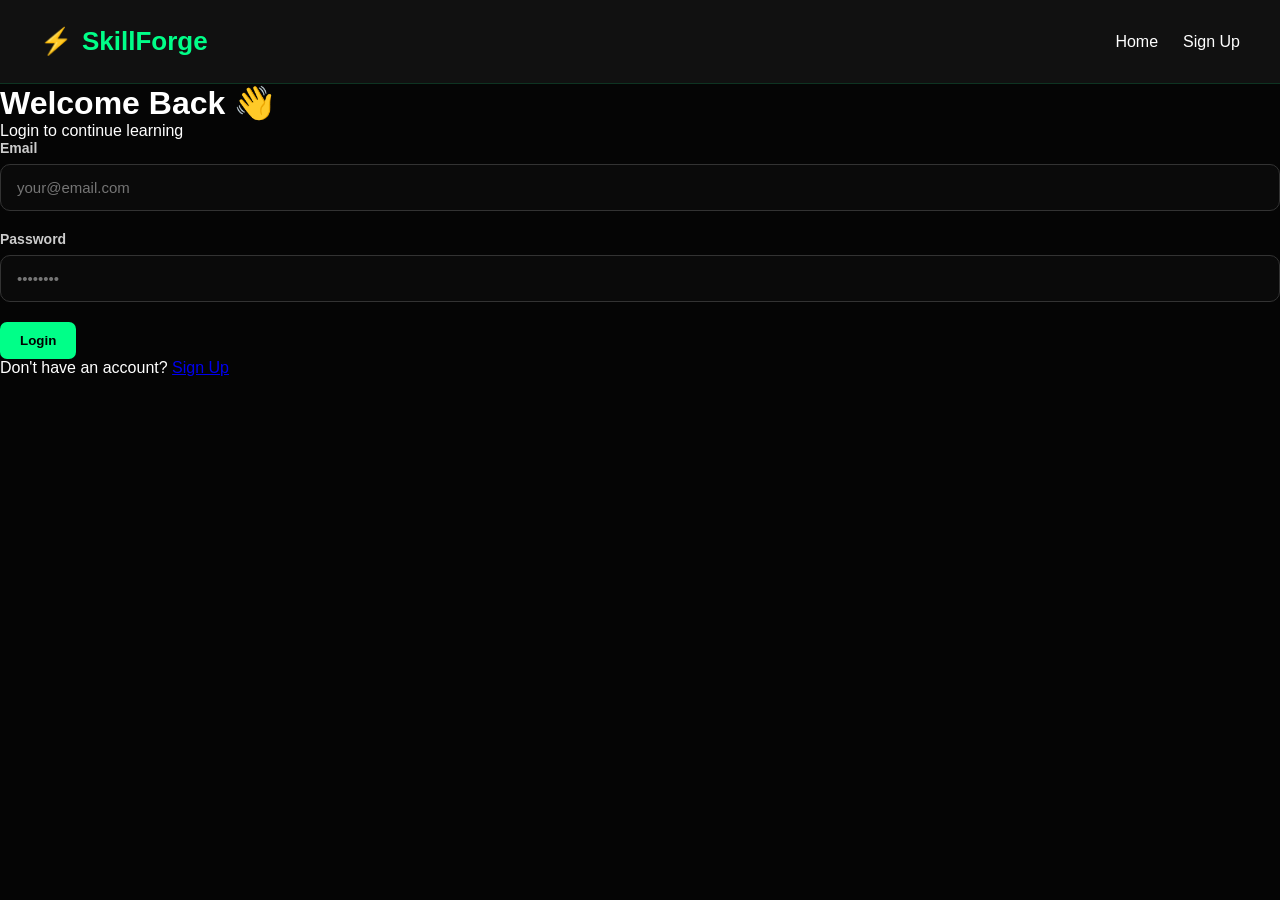
==== dashboard.html @ fd6133f4 "Add files via upload" ====
<!DOCTYPE html>
<html lang="en">
<head>
    <meta charset="UTF-8">
    <meta name="viewport" content="width=device-width, initial-scale=1.0">
    <title>Dashboard - SkillForge</title>
    <link rel="stylesheet" href="style.css">
</head>
<body class="dashboard-page">

    <nav>
        <a href="index.html" class="logo">
            <span>⚡</span> SkillForge
        </a>
        <div class="nav-links">
            <a href="dashboard.html">Dashboard</a>
            <a href="index.html">Home</a>
            <button id="logoutBtn">Logout</button>
        </div>
    </nav>

    <div class="dashboard-container">

        <div class="dashboard-welcome">
            <h1>Welcome back, <span id="welcomeName">Student</span>! 👋</h1>
            <p>Continue your learning journey</p>
        </div>

        <div class="dashboard-stats">
            <div class="dash-stat">
                <div class="dash-stat-icon">📚</div>
                <h3 id="statCourses">0</h3>
                <p>Enrolled Courses</p>
            </div>
            <div class="dash-stat">
                <div class="dash-stat-icon">✅</div>
                <h3 id="statLessons">0</h3>
                <p>Lessons Completed</p>
            </div>
            <div class="dash-stat">
                <div class="dash-stat-icon">🏆</div>
                <h3 id="statCertificates">0</h3>
                <p>Certificates</p>
            </div>
            <div class="dash-stat">
                <div class="dash-stat-icon">🔥</div>
                <h3 id="statProgress">0%</h3>
                <p>Average Progress</p>
            </div>
        </div>

        <div class="dashboard-section">
            <h2>📚 My Courses</h2>
            <div id="myCourses" class="dashboard-courses"></div>
        </div>

        <div class="dashboard-section">
            <h2>🚀 Recommended Courses</h2>
            <div id="recommendedCourses" class="dashboard-courses"></div>
        </div>

    </div>

    <footer class="footer">
        <p>© 2026 SkillForge | Powered by ×͜× Mʀ᭄✰HACKER࿐✔</p>
    </footer>

    <script src="courses-data.js"></script>
    <script src="auth.js"></script>
    <script>
        if (!SkillForgeAuth.isLoggedIn()) {
            window.location.href = 'login.html';
        }

        const user = SkillForgeAuth.getCurrentUser();
        document.getElementById('welcomeName').textContent = user.name;

        document.getElementById('logoutBtn').addEventListener('click', function() {
            if (confirm('Logout?')) {
                SkillForgeAuth.logout();
            }
        });

        function updateStats() {
            const enrolled = user.enrolledCourses || [];
            document.getElementById('statCourses').textContent = enrolled.length;

            let totalLessons = 0;
            let totalProgress = 0;

            enrolled.forEach(function(courseId) {
                totalProgress += SkillForgeAuth.getProgress(courseId);
                const completed = user.progress?.[courseId]?.completedLessons || [];
                totalLessons += completed.length;
            });

            document.getElementById('statLessons').textContent = totalLessons;
            document.getElementById('statCertificates').textContent = (user.certificates || []).length;
            const avg = enrolled.length > 0 ? Math.round(totalProgress / enrolled.length) : 0;
            document.getElementById('statProgress').textContent = avg + '%';
        }

        function renderMyCourses() {
            const container = document.getElementById('myCourses');
            const enrolled = user.enrolledCourses || [];

            if (enrolled.length === 0) {
                container.innerHTML = `
                    <div class="empty-state">
                        <p>You haven't enrolled in any courses yet.</p>
                        <a href="index.html#courses" class="btn-primary">Browse Courses →</a>
                    </div>
                `;
                return;
            }

            let html = '';
            enrolled.forEach(function(courseId) {
                const course = COURSES[courseId];
                if (!course) return;
                const progress = SkillForgeAuth.getProgress(courseId);
                const completed = user.progress?.[courseId]?.completedLessons?.length || 0;

                html += `
                    <div class="dashboard-course-card">
                        <div class="dc-icon">${course.icon}</div>
                        <div class="dc-content">
                            <h3>${course.title}</h3>
                            <p>${completed} / ${course.lessonsData.length} lessons completed</p>
                            <div class="dc-progress-bar">
                                <div style="width: ${progress}%; background: ${course.color};"></div>
                            </div>
                            <span class="dc-progress-text">${progress}% Complete</span>
                        </div>
                    </div>
                `;
            });
            container.innerHTML = html;
        }

        function renderRecommended() {
            const container = document.getElementById('recommendedCourses');
            const enrolled = user.enrolledCourses || [];
            let html = '';
            Object.keys(COURSES).forEach(function(courseId) {
                if (enrolled.includes(courseId)) return;
                const course = COURSES[courseId];
                html += `
                    <div class="dashboard-course-card">
                        <div class="dc-icon">${course.icon}</div>
                        <div class="dc-content">
                            <h3>${course.title}</h3>
                            <p>${course.description}</p>
                            <span class="dc-level">${course.level} • ${course.duration}</span>
                        </div>
                        <button class="btn-primary" onclick="enrollAndGo('${courseId}')">Enroll →</button>
                    </div>
                `;
            });
            container.innerHTML = html;
        }

        function enrollAndGo(courseId) {
            const result = SkillForgeAuth.enrollCourse(courseId);
            if (result.success) {
                alert('Enrolled in ' + COURSES[courseId].title + '!');
                location.reload();
            } else {
                alert(result.message);
            }
        }

        updateStats();
        renderMyCourses();
        renderRecommended();
    </script>

</body>
</html>
---- style.css ----
/* ===== BASIC RESET ===== */
* {
    box-sizing: border-box;
    margin: 0;
    padding: 0;
    font-family: Arial, sans-serif;
}

html {
    scroll-behavior: smooth;
}

body {
    background-color: #050505;
    color: white;
    overflow-x: hidden;
}

/* ===== CUSTOM SCROLLBAR ===== */
::-webkit-scrollbar {
    width: 10px;
}

::-webkit-scrollbar-track {
    background: #0a0a0a;
}

::-webkit-scrollbar-thumb {
    background: #00ff88;
    border-radius: 5px;
    box-shadow: 0 0 10px rgba(0, 255, 136, 0.5);
}

::-webkit-scrollbar-thumb:hover {
    background: #39ff9a;
}

/* ===== LOADER ===== */
.loader {
    position: fixed;
    top: 0;
    left: 0;
    width: 100%;
    height: 100%;
    background: #0a0a0a;
    display: flex;
    align-items: center;
    justify-content: center;
    z-index: 9999;
    animation: hideLoader 1.2s forwards;
}

@keyframes hideLoader {
    0% { opacity: 1; visibility: visible; }
    70% { opacity: 1; visibility: visible; }
    100% { opacity: 0; visibility: hidden; pointer-events: none; }
}

.spinner {
    width: 60px;
    height: 60px;
    border: 4px solid #222;
    border-top: 4px solid #00ff88;
    border-radius: 50%;
    animation: spin 1s linear infinite;
    box-shadow: 0 0 20px rgba(0, 255, 136, 0.3);
}

@keyframes spin {
    0% { transform: rotate(0deg); }
    100% { transform: rotate(360deg); }
}

/* ===== NAVBAR ===== */
nav {
    display: flex;
    align-items: center;
    justify-content: space-between;
    padding: 18px 40px;
    background-color: #111;
    position: sticky;
    top: 0;
    z-index: 1000;
    border-bottom: 1px solid rgba(0, 255, 136, 0.15);
}

.logo {
    display: flex;
    align-items: center;
    gap: 10px;
    font-size: 26px;
    font-weight: bold;
    color: #00ff88;
    cursor: pointer;
    transition: 0.3s;
}

.logo:hover {
    transform: scale(1.05);
    text-shadow: 0 0 20px rgba(0, 255, 136, 0.8);
}

.logo svg {
    transition: transform 0.5s;
}

.logo:hover svg {
    transform: rotate(360deg);
}

.nav-links {
    display: flex;
    align-items: center;
    gap: 25px;
}

nav a {
    position: relative;
    color: white;
    text-decoration: none;
    font-size: 16px;
    padding: 8px 0;
    transition: 0.3s;
}

nav a::after {
    content: "";
    position: absolute;
    left: 0;
    bottom: 0;
    width: 0;
    height: 2px;
    background: #00ff88;
    box-shadow: 0 0 8px rgba(0, 255, 136, 0.7);
    transition: 0.3s ease;
}

nav a:hover::after {
    width: 100%;
}

nav a:hover {
    color: #00ff88;
}

nav button {
    padding: 10px 20px;
    border-radius: 8px;
    background: #00ff88;
    color: #000;
    border: 1px solid #00ff88;
    cursor: pointer;
    font-weight: bold;
    transition: 0.3s ease;
}

nav button:hover {
    transform: translateY(-2px);
    box-shadow: 0 0 20px rgba(0, 255, 136, 0.45);
}

#themeToggle {
    background: transparent;
    color: #00ff88;
    padding: 8px 12px;
    font-size: 18px;
}

#themeToggle:hover {
    background: #00ff88;
    color: #000;
    transform: rotate(20deg);
}

/* ===== HERO SECTION ===== */
.hero {
    min-height: 600px;
    padding: 80px 70px;
    display: flex;
    align-items: center;
    justify-content: space-between;
    gap: 60px;
    background:
        radial-gradient(circle at 75% 50%, rgba(0, 255, 136, 0.12), transparent 30%),
        linear-gradient(135deg, #050505, #101820, #050505);
    position: relative;
    overflow: hidden;
}

.hero::before {
    content: "";
    position: absolute;
    width: 300px;
    height: 300px;
    background: rgba(0, 255, 136, 0.08);
    border-radius: 50%;
    filter: blur(80px);
    top: 80px;
    right: 180px;
    pointer-events: none;
}

.hero-content {
    flex: 1;
    max-width: 650px;
    text-align: left;
}

.hero-badge {
    display: inline-block;
    color: #00ff88;
    border: 1px solid rgba(0, 255, 136, 0.35);
    background: rgba(0, 255, 136, 0.06);
    padding: 7px 14px;
    border-radius: 20px;
    margin-bottom: 20px;
    font-size: 12px;
    letter-spacing: 1.5px;
    font-weight: bold;
}

.hero h2 {
    font-size: 55px;
    line-height: 1.1;
    margin-bottom: 20px;
    text-shadow: 0 0 18px rgba(0, 255, 136, 0.45);
}

.hero h2 span {
    color: #00ff88;
}

.hero-content p {
    font-size: 18px;
    line-height: 1.6;
    color: #bbb;
    margin-bottom: 30px;
}

.hero-search {
    display: flex;
    gap: 10px;
}

.hero-search input {
    width: 330px;
    padding: 14px 16px;
    border: 1px solid #333;
    border-radius: 8px;
    outline: none;
    font-size: 16px;
    background: #111;
    color: white;
    transition: 0.3s;
}

.hero-search input:focus {
    border-color: #00ff88;
    box-shadow: 0 0 15px rgba(0, 255, 136, 0.2);
}

.hero-visual {
    flex: 0 0 330px;
}

.hero-card {
    padding: 30px;
    border-radius: 20px;
    background: linear-gradient(145deg, #181818, #242424);
    border: 1px solid rgba(0, 255, 136, 0.35);
    box-shadow:
        0 20px 50px rgba(0, 255, 136, 0.12),
        inset 0 0 30px rgba(0, 255, 136, 0.03);
    transition: 0.4s ease;
}

.hero-card:hover {
    transform: translateY(-10px);
    border-color: #00ff88;
    box-shadow:
        0 15px 40px rgba(0, 255, 136, 0.2),
        0 0 25px rgba(0, 255, 136, 0.12);
}

.hero-card-icon {
    width: 65px;
    height: 65px;
    display: flex;
    align-items: center;
    justify-content: center;
    border-radius: 16px;
    background: rgba(0, 255, 136, 0.08);
    border: 1px solid rgba(0, 255, 136, 0.25);
    font-size: 35px;
    margin-bottom: 20px;
    text-shadow: 0 0 20px rgba(0, 255, 136, 0.6);
}

.hero-card h3 {
    font-size: 24px;
    margin-bottom: 10px;
}

.hero-card p {
    color: #aaa;
    margin-bottom: 20px;
}

.mini-progress {
    height: 7px;
    background: #333;
    border-radius: 10px;
    overflow: hidden;
    margin-bottom: 10px;
}

.mini-progress div {
    width: 35%;
    height: 100%;
    background: #00ff88;
    border-radius: 10px;
    box-shadow: 0 0 12px #00ff88;
}

.hero-card > span {
    color: #00ff88;
    font-size: 13px;
}

/* ===== SECTIONS ===== */
section {
    padding: 60px 40px;
}

section h2 {
    position: relative;
    display: inline-block;
    padding-bottom: 12px;
    margin-bottom: 35px;
    font-size: 30px;
}

section h2::after {
    content: "";
    position: absolute;
    width: 60px;
    height: 3px;
    bottom: 0;
    left: 0;
    background: #00ff88;
    border-radius: 10px;
    box-shadow: 0 0 12px rgba(0, 255, 136, 0.7);
}

/* ===== STATS SECTION ===== */
.stats-section {
    padding: 60px 40px;
    background: linear-gradient(145deg, #0d0d0d, #181818);
    border-top: 1px solid rgba(0, 255, 136, 0.15);
    border-bottom: 1px solid rgba(0, 255, 136, 0.15);
}

.stats-container {
    display: grid;
    grid-template-columns: repeat(auto-fit, minmax(180px, 1fr));
    gap: 30px;
    max-width: 1000px;
    margin: 0 auto;
}

.stat-item {
    text-align: center;
    padding: 25px 15px;
    border-radius: 14px;
    border: 1px solid rgba(0, 255, 136, 0.15);
    background: rgba(0, 255, 136, 0.03);
    transition: 0.3s;
}

.stat-item:hover {
    transform: translateY(-8px);
    border-color: #00ff88;
    box-shadow: 0 10px 30px rgba(0, 255, 136, 0.2);
}

.stat-item h3 {
    font-size: 42px;
    color: #00ff88;
    margin-bottom: 8px;
    text-shadow: 0 0 20px rgba(0, 255, 136, 0.6);
}

.stat-item p {
    color: #888;
    font-size: 14px;
    letter-spacing: 1px;
    text-transform: uppercase;
}

/* ===== SKILLS ===== */
.skills-container {
    display: flex;
    gap: 20px;
    flex-wrap: wrap;
}

.skill-card {
    background: linear-gradient(145deg, #181818, #242424);
    padding: 25px;
    flex: 1 1 280px;
    border-radius: 14px;
    border: 1px solid rgba(0, 255, 136, 0.15);
    transition: transform 0.3s ease, box-shadow 0.3s ease, border-color 0.3s ease;
    display: flex;
    flex-direction: column;
}

.skill-card:hover {
    transform: translateY(-10px) scale(1.02);
    border-color: #00ff88;
    box-shadow:
        0 20px 40px rgba(0, 255, 136, 0.25),
        0 0 30px rgba(0, 255, 136, 0.15);
}

.skill-icon {
    font-size: 35px;
    margin-bottom: 12px;
}

.skill-badge {
    display: inline-block;
    background: rgba(0, 255, 136, 0.12);
    color: #00ff88;
    border: 1px solid rgba(0, 255, 136, 0.4);
    padding: 5px 10px;
    border-radius: 20px;
    font-size: 11px;
    font-weight: bold;
    margin-bottom: 15px;
    align-self: flex-start;
}

.skill-category {
    color: #777;
    font-size: 11px;
    font-weight: bold;
    letter-spacing: 1.5px;
    margin-bottom: 7px;
}

.skill-card h3 {
    margin-bottom: 10px;
    font-size: 22px;
}

.skill-card p {
    margin-bottom: 15px;
    line-height: 1.5;
    color: #bbb;
}

.skill-progress {
    width: 100%;
    height: 7px;
    background: #333;
    border-radius: 10px;
    margin: 15px 0;
    overflow: hidden;
}

.progress-bar {
    height: 100%;
    background: #00ff88;
    border-radius: 10px;
    box-shadow: 0 0 10px rgba(0, 255, 136, 0.6);
}

.skill-card button {
    margin-top: auto;
    align-self: flex-start;
}

/* ===== BUTTONS ===== */
button {
    background: #00ff88;
    color: #000;
    border: none;
    padding: 11px 20px;
    border-radius: 7px;
    cursor: pointer;
    font-weight: bold;
    transition: 0.3s ease;
}

button:hover {
    background: #39ff9a;
    transform: translateY(-3px);
    box-shadow: 0 0 20px rgba(0, 255, 136, 0.6);
}

/* ===== COURSES ===== */
.courses-container {
    display: flex;
    gap: 20px;
    flex-wrap: wrap;
}

.course-card {
    background: linear-gradient(145deg, #1c1c1c, #292929);
    padding: 25px;
    border-radius: 14px;
    border: 1px solid #3a3a3a;
    flex: 1 1 250px;
    transition: 0.3s ease;
    cursor: pointer;
}

.course-card:hover {
    transform: translateY(-8px);
    border-color: #00ff88;
    box-shadow:
        0 12px 30px rgba(0, 255, 136, 0.22),
        0 0 18px rgba(0, 255, 136, 0.08);
}

.course-tag {
    display: inline-block;
    color: #00ff88;
    font-size: 11px;
    font-weight: bold;
    letter-spacing: 1.5px;
    margin-bottom: 12px;
}

.course-icon {
    font-size: 32px;
    margin-bottom: 15px;
    width: 55px;
    height: 55px;
    display: flex;
    align-items: center;
    justify-content: center;
    border-radius: 14px;
    background: rgba(0, 255, 136, 0.07);
    border: 1px solid rgba(0, 255, 136, 0.2);
}

.course-card h3 {
    margin-bottom: 10px;
    font-size: 22px;
}

.course-card p {
    margin-bottom: 15px;
    line-height: 1.5;
    color: #bbb;
}

/* ===== ROADMAP ===== */
.roadmap {
    position: relative;
    padding-left: 40px;
}

.roadmap::before {
    content: "";
    position: absolute;
    left: 15px;
    top: 90px;
    bottom: 40px;
    width: 2px;
    background: #00ff88;
    box-shadow: 0 0 10px rgba(0, 255, 136, 0.5);
}

.roadmap > div {
    background: linear-gradient(145deg, #181818, #242424);
    padding: 20px 25px;
    margin-bottom: 20px;
    margin-left: 20px;
    border-radius: 12px;
    border: 1px solid #292929;
    border-left: 3px solid #00ff88;
    box-shadow: 0 5px 20px rgba(0, 0, 0, 0.25);
    transition: 0.3s ease;
    position: relative;
    overflow: hidden;
}

.roadmap > div::before {
    content: "";
    position: absolute;
    left: -35px;
    top: 25px;
    width: 12px;
    height: 12px;
    background: #00ff88;
    border-radius: 50%;
    box-shadow: 0 0 12px rgba(0, 255, 136, 0.7);
}

.roadmap > div::after {
    content: "";
    position: absolute;
    width: 120px;
    height: 120px;
    right: -50px;
    top: -50px;
    border-radius: 50%;
    background: rgba(0, 255, 136, 0.06);
    filter: blur(25px);
    pointer-events: none;
}

.roadmap > div h3 {
    margin-bottom: 8px;
    font-size: 20px;
}

.roadmap > div p {
    line-height: 1.5;
    color: #bbb;
}

.roadmap > div:hover {
    transform: translateX(10px);
    border-color: rgba(0, 255, 136, 0.45);
    border-left-color: #00ff88;
    box-shadow: 0 10px 30px rgba(0, 255, 136, 0.18);
}

/* ===== NOTES ===== */
.notes {
    display: grid;
    grid-template-columns: repeat(3, 1fr);
    gap: 20px;
}

.notes h2 {
    grid-column: 1 / -1;
}

.notes > div {
    background: linear-gradient(145deg, #181818, #292929);
    padding: 22px;
    border-radius: 14px;
    border: 1px solid #333;
    transition: 0.3s ease;
    position: relative;
    overflow: hidden;
}

.notes > div::before {
    content: "";
    position: absolute;
    top: 0;
    left: 0;
    width: 100%;
    height: 2px;
    background: #00ff88;
    box-shadow: 0 0 12px rgba(0, 255, 136, 0.7);
    transform: scaleX(0);
    transform-origin: left;
    transition: 0.3s ease;
}

.notes > div:hover::before {
    transform: scaleX(1);
}

.notes > div:hover {
    transform: translateY(-6px);
    border-color: #00ff88;
    box-shadow: 0 10px 25px rgba(0, 255, 136, 0.25);
}

.note-icon {
    width: 50px;
    height: 50px;
    display: flex;
    align-items: center;
    justify-content: center;
    margin-bottom: 15px;
    border-radius: 13px;
    background: rgba(0, 255, 136, 0.07);
    border: 1px solid rgba(0, 255, 136, 0.22);
    font-size: 27px;
    box-shadow: 0 0 12px rgba(0, 255, 136, 0.06);
}

.notes > div h3 {
    margin-bottom: 10px;
}

.notes > div p {
    margin-bottom: 15px;
    line-height: 1.5;
    color: #bbb;
}

.notes > div button {
    background: transparent;
    color: #00ff88;
    border: 1px solid rgba(0, 255, 136, 0.4);
    padding: 9px 16px;
}

.notes > div button:hover {
    background: #00ff88;
    color: #000;
    box-shadow: 0 0 18px rgba(0, 255, 136, 0.35);
}

/* ===== TESTIMONIALS ===== */
.testimonials {
    text-align: center;
    padding: 60px 40px;
}

.testimonials h2 {
    display: block;
    margin: 0 auto 40px;
}

.testimonials h2::after {
    left: 50%;
    transform: translateX(-50%);
}

.testimonials-slider {
    max-width: 700px;
    margin: 0 auto 30px;
    position: relative;
    min-height: 280px;
}

.testimonial-card {
    position: absolute;
    top: 0;
    left: 0;
    width: 100%;
    opacity: 0;
    visibility: hidden;
    transition: all 0.5s ease;
    background: linear-gradient(145deg, #181818, #242424);
    padding: 40px;
    border-radius: 20px;
    border: 1px solid rgba(0, 255, 136, 0.2);
    text-align: center;
}

.testimonial-card.active {
    opacity: 1;
    visibility: visible;
    position: relative;
}

.stars {
    font-size: 20px;
    margin-bottom: 20px;
}

.testimonial-card p {
    color: #ccc;
    font-size: 17px;
    line-height: 1.7;
    margin-bottom: 25px;
    font-style: italic;
}

.testimonial-author {
    display: flex;
    align-items: center;
    justify-content: center;
    gap: 15px;
}

.author-avatar {
    width: 50px;
    height: 50px;
    border-radius: 50%;
    background: linear-gradient(135deg, #00ff88, #008855);
    display: flex;
    align-items: center;
    justify-content: center;
    color: #000;
    font-weight: bold;
    font-size: 20px;
}

.testimonial-author strong {
    display: block;
    color: #fff;
    font-size: 16px;
    text-align: left;
}

.testimonial-author span {
    display: block;
    color: #00ff88;
    font-size: 13px;
    text-align: left;
}

.slider-dots {
    display: flex;
    justify-content: center;
    gap: 10px;
}

.dot {
    width: 12px;
    height: 12px;
    border-radius: 50%;
    background: #333;
    cursor: pointer;
    transition: 0.3s;
}

.dot.active {
    background: #00ff88;
    width: 30px;
    border-radius: 10px;
    box-shadow: 0 0 15px rgba(0, 255, 136, 0.6);
}

/* ===== TIMER ===== */
.timer {
    text-align: center;
    background: linear-gradient(145deg, #111, #1d1d1d);
    margin: 20px;
    padding: 50px 20px;
    border-radius: 18px;
    border: 1px solid #333;
}

.timer h2 {
    font-size: 32px;
    margin-bottom: 15px;
    text-shadow: 0 0 12px rgba(0, 255, 136, 0.5);
}

.timer h2::after {
    left: 50%;
    transform: translateX(-50%);
}

.timer p {
    margin-bottom: 25px;
    line-height: 1.5;
    color: #bbb;
}

.timer-circle {
    width: 200px;
    height: 200px;
    margin: 35px auto;
    border-radius: 50%;
    display: flex;
    align-items: center;
    justify-content: center;
    background:
        radial-gradient(circle, #0b0b0b 60%, transparent 61%),
        conic-gradient(#00ff88 0deg, #222 0deg);
    border: 2px solid rgba(0, 255, 136, 0.15);
    box-shadow:
        0 0 25px rgba(0, 255, 136, 0.25),
        inset 0 0 25px rgba(0, 255, 136, 0.05);
    position: relative;
}

.timer-circle #timer-display {
    margin: 0;
    font-size: 44px;
    color: #00ff88;
    letter-spacing: 2px;
    text-shadow: 0 0 15px rgba(0, 255, 136, 0.7);
}

.timer-controls {
    display: flex;
    justify-content: center;
    gap: 10px;
    flex-wrap: wrap;
    margin-top: 20px;
}

.timer button {
    margin: 6px;
    padding: 12px 22px;
    border: 1px solid #444;
}

/* ===== MODAL ===== */
.modal {
    display: none;
    position: fixed;
    top: 0;
    left: 0;
    width: 100%;
    height: 100%;
    background: rgba(0, 0, 0, 0.85);
    backdrop-filter: blur(8px);
    z-index: 9999;
    align-items: center;
    justify-content: center;
    padding: 20px;
    animation: fadeIn 0.3s ease;
}

.modal.active {
    display: flex;
}

@keyframes fadeIn {
    from { opacity: 0; }
    to { opacity: 1; }
}

.modal-content {
    background: linear-gradient(145deg, #181818, #242424);
    padding: 40px;
    border-radius: 20px;
    border: 1px solid rgba(0, 255, 136, 0.35);
    max-width: 550px;
    width: 100%;
    max-height: 90vh;
    overflow-y: auto;
    position: relative;
    box-shadow: 0 20px 60px rgba(0, 255, 136, 0.2);
    animation: slideUp 0.4s ease;
}

@keyframes slideUp {
    from { 
        opacity: 0;
        transform: translateY(50px);
    }
    to { 
        opacity: 1;
        transform: translateY(0);
    }
}

.close-modal {
    position: absolute;
    top: 15px;
    right: 20px;
    font-size: 32px;
    color: #00ff88;
    cursor: pointer;
    transition: 0.3s;
    line-height: 1;
}

.close-modal:hover {
    transform: rotate(90deg);
    color: #ff4444;
}

.modal-icon {
    font-size: 60px;
    margin-bottom: 15px;
    text-align: center;
}

.modal-content h2 {
    color: #00ff88;
    font-size: 28px;
    margin-bottom: 8px;
    text-align: center;
}

.modal-category {
    color: #888;
    font-size: 12px;
    font-weight: bold;
    letter-spacing: 2px;
    text-align: center;
    margin-bottom: 20px;
}

.modal-description {
    color: #ccc;
    line-height: 1.7;
    margin-bottom: 25px;
    text-align: center;
}

.modal-details {
    display: grid;
    grid-template-columns: repeat(2, 1fr);
    gap: 15px;
    margin-bottom: 25px;
}

.detail-item {
    background: rgba(0, 255, 136, 0.05);
    border: 1px solid rgba(0, 255, 136, 0.2);
    padding: 15px;
    border-radius: 10px;
    display: flex;
    flex-direction: column;
    gap: 5px;
}

.detail-item span {
    color: #888;
    font-size: 13px;
}

.detail-item strong {
    color: #00ff88;
    font-size: 16px;
}

.modal-content h3 {
    color: #fff;
    font-size: 18px;
    margin-bottom: 15px;
}

.modal-list {
    list-style: none;
    padding: 0;
    margin-bottom: 25px;
}

.modal-list li {
    color: #ccc;
    padding: 8px 0;
    border-bottom: 1px solid rgba(255, 255, 255, 0.05);
}

.modal-btn {
    width: 100%;
    padding: 15px;
    font-size: 16px;
    background: #00ff88;
    color: #000;
    border: none;
    border-radius: 10px;
    font-weight: bold;
    cursor: pointer;
    transition: 0.3s;
}

.modal-btn:hover {
    background: #39ff9a;
    box-shadow: 0 0 25px rgba(0, 255, 136, 0.6);
    transform: translateY(-2px);
}

/* ===== LOGIN MODAL ===== */
.login-content {
    max-width: 450px;
}

.login-tabs {
    display: flex;
    gap: 10px;
    margin-bottom: 30px;
    background: rgba(0, 0, 0, 0.3);
    padding: 5px;
    border-radius: 10px;
}

.login-tab {
    flex: 1;
    padding: 12px;
    background: transparent;
    color: #888;
    border: none;
    border-radius: 8px;
    cursor: pointer;
    font-weight: bold;
    transition: 0.3s;
}

.login-tab.active {
    background: #00ff88;
    color: #000;
}

.login-form h2 {
    color: #00ff88;
    font-size: 26px;
    margin-bottom: 8px;
    text-align: center;
}

.login-sub {
    color: #888;
    text-align: center;
    margin-bottom: 25px;
    font-size: 14px;
}

.input-group {
    margin-bottom: 20px;
}

.input-group label {
    display: block;
    color: #ccc;
    font-size: 14px;
    margin-bottom: 8px;
    font-weight: bold;
}

.input-group input {
    width: 100%;
    padding: 14px 16px;
    background: #0a0a0a;
    border: 1px solid #333;
    border-radius: 10px;
    color: #fff;
    font-size: 15px;
    outline: none;
    transition: 0.3s;
}

.input-group input:focus {
    border-color: #00ff88;
    box-shadow: 0 0 15px rgba(0, 255, 136, 0.2);
}

.login-btn {
    width: 100%;
    padding: 15px;
    font-size: 16px;
    background: #00ff88;
    color: #000;
    border: none;
    border-radius: 10px;
    font-weight: bold;
    cursor: pointer;
    transition: 0.3s;
    margin-top: 10px;
}

.login-btn:hover {
    background: #39ff9a;
    box-shadow: 0 0 25px rgba(0, 255, 136, 0.5);
}

.login-message {
    text-align: center;
    margin-top: 15px;
    font-size: 14px;
    font-weight: bold;
    min-height: 20px;
}

.login-message.success {
    color: #00ff88;
}

.login-message.error {
    color: #ff4444;
}

/* ===== FOOTER ===== */
.footer {
    background: linear-gradient(145deg, #0d0d0d, #181818);
    text-align: center;
    padding: 50px 20px 30px;
    margin-top: 50px;
    border-top: 1px solid rgba(0, 255, 136, 0.25);
    box-shadow: 0 -10px 30px rgba(0, 255, 136, 0.04);
}

.footer::before {
    content: "";
    display: block;
    width: 80px;
    height: 2px;
    margin: 0 auto 30px;
    background: #00ff88;
    box-shadow: 0 0 12px rgba(0, 255, 136, 0.7);
    border-radius: 10px;
}

.footer-content {
    display: grid;
    grid-template-columns: repeat(auto-fit, minmax(220px, 1fr));
    gap: 40px;
    max-width: 1200px;
    margin: 0 auto;
    padding-bottom: 30px;
    text-align: left;
}

.footer-col h3 {
    color: #00ff88;
    font-size: 20px;
    margin-bottom: 15px;
    text-shadow: 0 0 10px rgba(0, 255, 136, 0.4);
}

.footer-col p {
    color: #aaa;
    margin-bottom: 8px;
    font-size: 14px;
    line-height: 1.5;
}

.footer-col ul {
    list-style: none;
}

.footer-col ul li {
    margin-bottom: 8px;
}

.footer-col ul li a {
    color: #aaa;
    text-decoration: none;
    font-size: 14px;
    transition: 0.3s;
}

.footer-col ul li a:hover {
    color: #00ff88;
    padding-left: 5px;
}

.footer-bottom {
    text-align: center;
    padding-top: 25px;
    border-top: 1px solid rgba(0, 255, 136, 0.15);
}

.footer-bottom p {
    color: #888;
    font-size: 14px;
    margin: 8px 0;
}

.powered-by {
    display: inline-block;
    margin-top: 15px !important;
    padding: 8px 16px;
    color: #00ff88 !important;
    font-size: 14px;
    font-weight: bold;
    letter-spacing: 1px;
    border: 1px solid rgba(0, 255, 136, 0.35);
    border-radius: 20px;
    background: rgba(0, 255, 136, 0.05);
    box-shadow: 0 0 15px rgba(0, 255, 136, 0.08);
    text-shadow: 0 0 10px rgba(0, 255, 136, 0.5);
    transition: 0.3s ease;
}

.powered-by:hover {
    transform: translateY(-3px);
    border-color: #00ff88;
    box-shadow: 0 0 20px rgba(0, 255, 136, 0.25);
}

/* ===== BACK TO TOP ===== */
#backToTop {
    position: fixed;
    bottom: 30px;
    right: 30px;
    width: 50px;
    height: 50px;
    border-radius: 50%;
    background: #00ff88;
    color: #000;
    font-size: 24px;
    font-weight: bold;
    border: none;
    cursor: pointer;
    box-shadow: 0 0 20px rgba(0, 255, 136, 0.5);
    opacity: 0;
    visibility: hidden;
    transition: all 0.3s;
    z-index: 999;
}

#backToTop.show {
    opacity: 1;
    visibility: visible;
}

#backToTop:hover {
    transform: translateY(-5px) scale(1.1);
    box-shadow: 0 0 30px rgba(0, 255, 136, 0.8);
}

/* ===== SEARCH RESULT ===== */
#searchResult {
    margin-top: 15px;
    color: #00ff88;
    font-weight: bold;
    font-size: 15px;
}

/* ===== LIGHT MODE ===== */
/* ===== LIGHT MODE GLOW FIX ===== */
body.light-mode .hero h2 {
    text-shadow: none;
}

body.light-mode .stat-item h3 {
    text-shadow: none;
}

body.light-mode .skill-card:hover {
    box-shadow: 0 10px 25px rgba(0, 200, 100, 0.15);
}

body.light-mode .course-card:hover {
    box-shadow: 0 10px 25px rgba(0, 200, 100, 0.15);
}

body.light-mode .notes > div:hover {
    box-shadow: 0 10px 25px rgba(0, 200, 100, 0.15);
}

body.light-mode .roadmap > div:hover {
    box-shadow: 0 10px 25px rgba(0, 200, 100, 0.15);
}

body.light-mode .stat-item:hover {
    box-shadow: 0 10px 25px rgba(0, 200, 100, 0.15);
}

body.light-mode .hero-card {
    box-shadow: 0 10px 30px rgba(0, 0, 0, 0.08);
}

body.light-mode .hero-card:hover {
    box-shadow: 0 15px 30px rgba(0, 200, 100, 0.15);
}

body.light-mode button {
    box-shadow: none;
}

body.light-mode button:hover {
    box-shadow: 0 5px 15px rgba(0, 200, 100, 0.25);
}

body.light-mode .timer h2 {
    text-shadow: none;
}

body.light-mode .timer-circle #timer-display {
    text-shadow: none;
}

body.light-mode .logo {
    text-shadow: none;
}

body.light-mode .footer-col h3 {
    text-shadow: none;
}

body.light-mode .powered-by {
    text-shadow: none;
    box-shadow: none;
}

body.light-mode #backToTop {
    box-shadow: 0 5px 15px rgba(0, 200, 100, 0.3);
}

body.light-mode .modal-content {
    box-shadow: 0 10px 40px rgba(0, 0, 0, 0.15);
}

body.light-mode .author-avatar {
    box-shadow: none;
}

body.light-mode .skill-badge,
body.light-mode .hero-badge {
    box-shadow: none;
}
body.light-mode {
    background-color: #f5f5f5;
    color: #111;
}

body.light-mode nav {
    background-color: #fff;
    box-shadow: 0 2px 15px rgba(0, 0, 0, 0.05);
}

body.light-mode nav a {
    color: #333;
}

body.light-mode .skill-card,
body.light-mode .course-card,
body.light-mode .notes > div,
body.light-mode .roadmap > div,
body.light-mode .hero-card {
    background: #fff;
    border-color: #e0e0e0;
    color: #111;
}

body.light-mode .skill-card p,
body.light-mode .course-card p,
body.light-mode .notes > div p,
body.light-mode .roadmap > div p,
body.light-mode .hero-card p {
    color: #555;
}

body.light-mode .hero {
    background: radial-gradient(circle at 75% 50%, rgba(0, 255, 136, 0.08), transparent 30%),
                linear-gradient(135deg, #f5f5f5, #e8f5e9, #f5f5f5);
}

body.light-mode .hero h2 {
    color: #111;
}

body.light-mode .hero-content p {
    color: #555;
}

body.light-mode .hero-search input {
    background: #fff;
    color: #111;
    border-color: #ccc;
}

body.light-mode .footer {
    background: #fff;
    color: #111;
}

body.light-mode .footer-col p,
body.light-mode .footer-col ul li a,
body.light-mode .footer-bottom p {
    color: #555;
}

body.light-mode .timer {
    background: linear-gradient(145deg, #fff, #f0f0f0);
    color: #111;
}

body.light-mode .stat-item {
    background: #fff;
    border-color: #e0e0e0;
}

body.light-mode .stat-item p {
    color: #555;
}

body.light-mode .testimonial-card {
    background: #fff;
    color: #111;
}

body.light-mode .testimonial-card p {
    color: #555;
}

body.light-mode .modal-content {
    background: #fff;
    color: #111;
}

body.light-mode .input-group input {
    background: #f5f5f5;
    color: #111;
    border-color: #ccc;
}

/* ===== FADE IN ANIMATIONS ===== */
@keyframes fadeInUp {
    from {
        opacity: 0;
        transform: translateY(30px);
    }
    to {
        opacity: 1;
        transform: translateY(0);
    }
}

.hero-badge {
    animation: fadeInUp 1s ease 0.1s forwards;
    opacity: 0;
}

.hero h2 {
    animation: fadeInUp 1s ease 0.2s forwards;
    opacity: 0;
}

.hero-content p {
    animation: fadeInUp 1s ease 0.3s forwards;
    opacity: 0;
}

.hero-search {
    animation: fadeInUp 1s ease 0.4s forwards;
    opacity: 0;
}

.hero-card {
    animation: fadeInUp 1s ease 0.3s forwards;
    opacity: 0;
}

/* ===== RESPONSIVE (TABLET) ===== */
@media (max-width: 1024px) {
    .hero {
        flex-direction: column;
        padding: 60px 40px;
        text-align: center;
    }

    .hero-content {
        max-width: 100%;
        text-align: center;
    }

    .hero-badge {
        margin: 0 auto 20px;
    }

    .hero h2 {
        font-size: 42px;
    }

    .hero-visual {
        flex: 0 0 auto;
        width: 100%;
        max-width: 400px;
    }

    .hero-search {
        justify-content: center;
    }
}

/* ===== RESPONSIVE (MOBILE) ===== */
@media (max-width: 768px) {
    nav {
        flex-direction: column;
        gap: 15px;
        padding: 15px 20px;
    }

    .nav-links {
        flex-wrap: wrap;
        justify-content: center;
        gap: 12px;
    }

    .nav-links a {
        font-size: 14px;
    }

    .hero {
        padding: 50px 20px;
        min-height: auto;
    }

    .hero h2 {
        font-size: 32px;
    }

    .hero-content p {
        font-size: 16px;
    }

    .hero-search {
        flex-direction: column;
    }

    .hero-search input {
        width: 100%;
    }

    .skills-container,
    .courses-container {
        flex-direction: column;
    }

    .notes {
        grid-template-columns: 1fr;
    }

    .roadmap {
        padding-left: 20px;
    }

    .roadmap::before {
        left: 10px;
    }

    .roadmap > div {
        margin-left: 15px;
    }

    .roadmap > div::before {
        left: -25px;
    }

    .timer-circle {
        width: 160px;
        height: 160px;
    }

    .timer-circle #timer-display {
        font-size: 32px;
    }

    .timer-controls {
        flex-direction: column;
        align-items: center;
    }

    .timer-controls button {
        width: 100%;
        max-width: 250px;
    }

    section {
        padding: 50px 20px;
    }

    section h2 {
        font-size: 24px;
    }

    .footer-content {
        grid-template-columns: 1fr;
        text-align: center;
        gap: 25px;
    }

    #backToTop {
        bottom: 20px;
        right: 20px;
        width: 45px;
        height: 45px;
    }

    .modal-content {
        padding: 30px 20px;
    }

    .modal-details {
        grid-template-columns: 1fr;
    }

    .modal-content h2 {
        font-size: 22px;
    }

    .testimonial-card {
        padding: 25px 20px;
    }

    .testimonial-card p {
        font-size: 15px;
    }

    .stat-item h3 {
        font-size: 32px;
    }
}

/* ===== RESPONSIVE (CHHOTI MOBILE) ===== */
@media (max-width: 480px) {
    .hero h2 {
        font-size: 26px;
    }

    .logo {
        font-size: 22px;
    }

    .nav-links a {
        font-size: 12px;
    }

    .hero-card {
        padding: 20px;
    }

    .hero-card h3 {
        font-size: 20px;
    }

    .timer-circle {
        width: 140px;
        height: 140px;
    }

    .timer-circle #timer-display {
        font-size: 28px;
    }
}
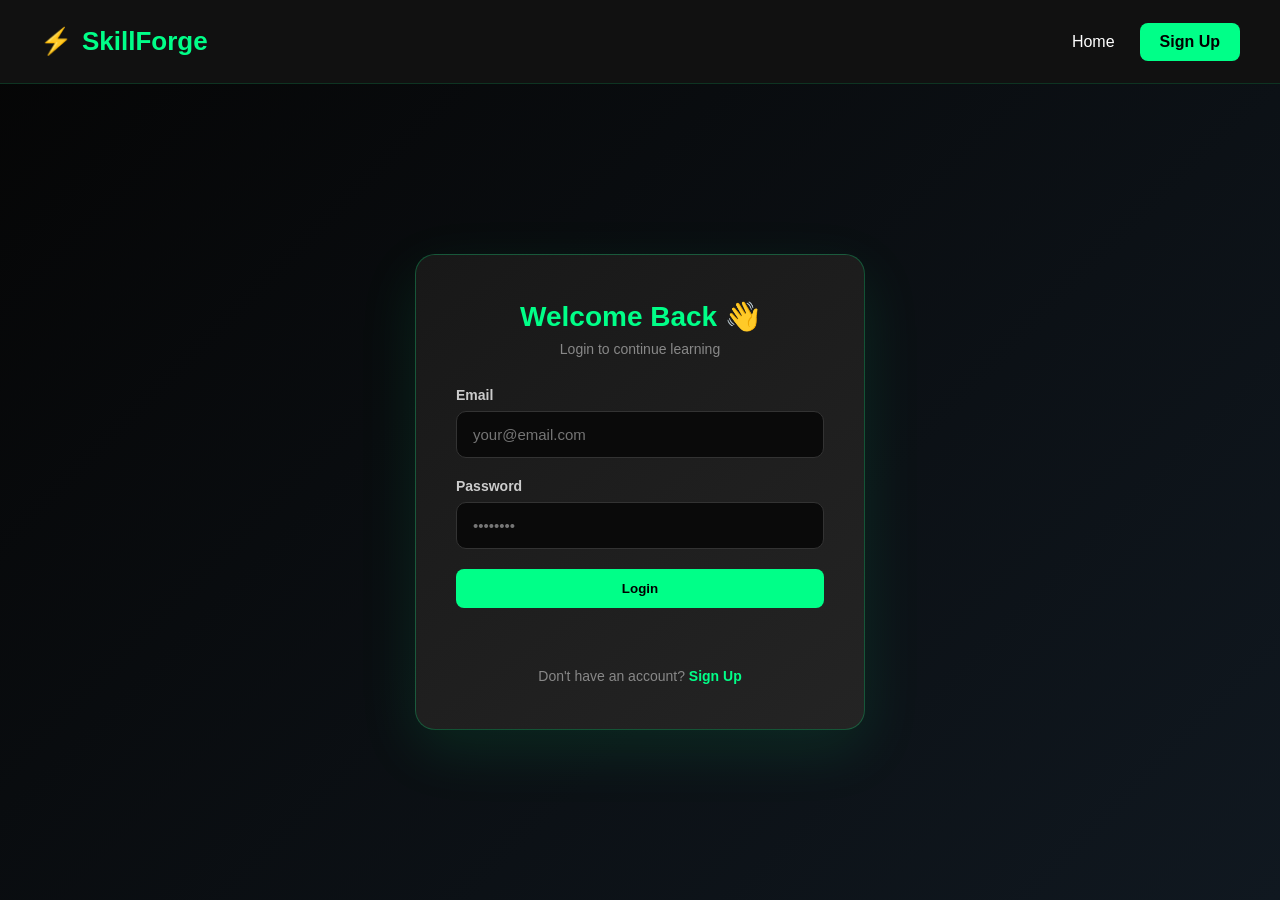
==== commit 7b87cc43: "Update dashboard.html" ====
--- a/dashboard.html
+++ b/dashboard.html
@@ -108,7 +108,7 @@
                 container.innerHTML = `
                     <div class="empty-state">
                         <p>You haven't enrolled in any courses yet.</p>
-                        <a href="index.html#courses" class="btn-primary">Browse Courses →</a>
+                        <a href="course.html?course=${courseId}" class="btn-primary">Continue →</a>
                     </div>
                 `;
                 return;
@@ -176,4 +176,4 @@
     </script>
 
 </body>
-</html>+</html>
--- a/style.css
+++ b/style.css
@@ -1706,4 +1706,520 @@
     .timer-circle #timer-display {
         font-size: 28px;
     }
+}
+/* ===== AUTH PAGES ===== */
+.auth-page {
+    min-height: 100vh;
+    display: flex;
+    flex-direction: column;
+    background: linear-gradient(135deg, #050505, #101820);
+}
+
+.auth-container {
+    flex: 1;
+    display: flex;
+    align-items: center;
+    justify-content: center;
+    padding: 60px 20px;
+}
+
+.auth-box {
+    background: linear-gradient(145deg, #181818, #242424);
+    padding: 45px 40px;
+    border-radius: 20px;
+    border: 1px solid rgba(0, 255, 136, 0.25);
+    max-width: 450px;
+    width: 100%;
+    box-shadow: 0 20px 60px rgba(0, 255, 136, 0.1);
+}
+
+.auth-box h1 {
+    color: #00ff88;
+    font-size: 28px;
+    margin-bottom: 8px;
+    text-align: center;
+}
+
+.auth-sub {
+    color: #888;
+    text-align: center;
+    margin-bottom: 30px;
+    font-size: 14px;
+}
+
+.auth-box .input-group {
+    margin-bottom: 20px;
+}
+
+.auth-box .input-group label {
+    display: block;
+    color: #ccc;
+    font-size: 14px;
+    margin-bottom: 8px;
+    font-weight: bold;
+}
+
+.auth-box .input-group input {
+    width: 100%;
+    padding: 14px 16px;
+    background: #0a0a0a;
+    border: 1px solid #333;
+    border-radius: 10px;
+    color: #fff;
+    font-size: 15px;
+    outline: none;
+    transition: 0.3s;
+}
+
+.auth-box .input-group input:focus {
+    border-color: #00ff88;
+    box-shadow: 0 0 15px rgba(0, 255, 136, 0.2);
+}
+
+.full-width {
+    width: 100%;
+}
+
+.auth-message {
+    text-align: center;
+    margin-top: 15px;
+    font-size: 14px;
+    font-weight: bold;
+    min-height: 20px;
+}
+
+.auth-message.success {
+    color: #00ff88;
+}
+
+.auth-message.error {
+    color: #ff4444;
+}
+
+.auth-switch {
+    text-align: center;
+    color: #888;
+    margin-top: 25px;
+    font-size: 14px;
+}
+
+.auth-switch a {
+    color: #00ff88;
+    text-decoration: none;
+    font-weight: bold;
+}
+
+.auth-switch a:hover {
+    text-decoration: underline;
+}
+
+/* Navbar buttons */
+.btn-login {
+    color: #00ff88 !important;
+}
+
+.btn-signup {
+    background: #00ff88;
+    color: #000 !important;
+    padding: 10px 20px;
+    border-radius: 8px;
+    font-weight: bold;
+}
+
+.btn-signup:hover {
+    background: #39ff9a;
+    color: #000 !important;
+}/* ===== DASHBOARD ===== */
+.dashboard-page {
+    min-height: 100vh;
+    background: #050505;
+}
+
+.dashboard-container {
+    max-width: 1200px;
+    margin: 0 auto;
+    padding: 40px 20px;
+}
+
+.dashboard-welcome {
+    margin-bottom: 40px;
+}
+
+.dashboard-welcome h1 {
+    font-size: 32px;
+    color: #fff;
+    margin-bottom: 8px;
+}
+
+.dashboard-welcome h1 span {
+    color: #00ff88;
+}
+
+.dashboard-welcome p {
+    color: #888;
+    font-size: 16px;
+}
+
+.dashboard-stats {
+    display: grid;
+    grid-template-columns: repeat(auto-fit, minmax(200px, 1fr));
+    gap: 20px;
+    margin-bottom: 50px;
+}
+
+.dash-stat {
+    background: linear-gradient(145deg, #181818, #242424);
+    padding: 25px;
+    border-radius: 14px;
+    border: 1px solid rgba(0, 255, 136, 0.15);
+    text-align: center;
+    transition: 0.3s;
+}
+
+.dash-stat:hover {
+    transform: translateY(-5px);
+    border-color: #00ff88;
+    box-shadow: 0 10px 30px rgba(0, 255, 136, 0.15);
+}
+
+.dash-stat-icon {
+    font-size: 32px;
+    margin-bottom: 12px;
+}
+
+.dash-stat h3 {
+    font-size: 32px;
+    color: #00ff88;
+    margin-bottom: 5px;
+}
+
+.dash-stat p {
+    color: #888;
+    font-size: 13px;
+    text-transform: uppercase;
+    letter-spacing: 1px;
+}
+
+.dashboard-section {
+    margin-bottom: 50px;
+}
+
+.dashboard-section h2 {
+    font-size: 24px;
+    color: #fff;
+    margin-bottom: 25px;
+    padding-bottom: 10px;
+    border-bottom: 2px solid rgba(0, 255, 136, 0.2);
+    display: inline-block;
+}
+
+.dashboard-courses {
+    display: flex;
+    flex-direction: column;
+    gap: 15px;
+}
+
+.dashboard-course-card {
+    display: flex;
+    align-items: center;
+    gap: 20px;
+    background: linear-gradient(145deg, #181818, #242424);
+    padding: 22px;
+    border-radius: 14px;
+    border: 1px solid #292929;
+    transition: 0.3s;
+}
+
+.dashboard-course-card:hover {
+    border-color: rgba(0, 255, 136, 0.4);
+    transform: translateX(5px);
+}
+
+.dc-icon {
+    font-size: 40px;
+    width: 70px;
+    height: 70px;
+    display: flex;
+    align-items: center;
+    justify-content: center;
+    background: rgba(0, 255, 136, 0.05);
+    border-radius: 14px;
+    flex-shrink: 0;
+}
+
+.dc-content {
+    flex: 1;
+}
+
+.dc-content h3 {
+    color: #fff;
+    font-size: 18px;
+    margin-bottom: 6px;
+}
+
+.dc-content p {
+    color: #999;
+    font-size: 14px;
+    margin-bottom: 10px;
+}
+
+.dc-level {
+    color: #666;
+    font-size: 13px;
+}
+
+.dc-progress-bar {
+    height: 6px;
+    background: #222;
+    border-radius: 10px;
+    overflow: hidden;
+    margin: 10px 0 5px;
+}
+
+.dc-progress-bar div {
+    height: 100%;
+    border-radius: 10px;
+    transition: width 0.5s;
+}
+
+.dc-progress-text {
+    color: #00ff88;
+    font-size: 13px;
+    font-weight: bold;
+}
+
+.empty-state {
+    text-align: center;
+    padding: 50px 20px;
+    background: rgba(0, 255, 136, 0.03);
+    border: 1px dashed rgba(0, 255, 136, 0.3);
+    border-radius: 14px;
+}
+
+.empty-state p {
+    color: #888;
+    margin-bottom: 20px;
+}
+
+.btn-primary {
+    display: inline-block;
+    background: #00ff88;
+    color: #000;
+    padding: 12px 24px;
+    border-radius: 8px;
+    font-weight: bold;
+    text-decoration: none;
+    border: none;
+    cursor: pointer;
+    transition: 0.3s;
+}
+
+.btn-primary:hover {
+    background: #39ff9a;
+    transform: translateY(-2px);
+    box-shadow: 0 5px 20px rgba(0, 255, 136, 0.4);
+}
+
+@media (max-width: 768px) {
+    .dashboard-welcome h1 {
+        font-size: 24px;
+    }
+
+    .dashboard-stats {
+        grid-template-columns: repeat(2, 1fr);
+    }
+
+    .dashboard-course-card {
+        flex-direction: column;
+        text-align: center;
+    }
+}
+/* ===== COURSE PLAYER PAGE ===== */
+.course-player-page {
+    background: #050505;
+    min-height: 100vh;
+}
+
+.course-player-container {
+    display: flex;
+    max-width: 1400px;
+    margin: 0 auto;
+    gap: 30px;
+    padding: 30px 20px;
+}
+
+/* Left Side (Video) */
+.player-main {
+    flex: 1;
+}
+
+.video-container {
+    width: 100%;
+    aspect-ratio: 16 / 9;
+    background: #000;
+    border-radius: 14px;
+    overflow: hidden;
+    border: 1px solid rgba(0, 255, 136, 0.2);
+    margin-bottom: 20px;
+    box-shadow: 0 10px 30px rgba(0, 0, 0, 0.5);
+}
+
+.video-container iframe {
+    width: 100%;
+    height: 100%;
+    border: none;
+}
+
+.lesson-info h2 {
+    color: #fff;
+    font-size: 28px;
+    margin-bottom: 5px;
+}
+
+.lesson-info p {
+    color: #888;
+    font-size: 15px;
+    margin-bottom: 20px;
+}
+
+.lesson-actions {
+    margin-bottom: 30px;
+}
+
+.lesson-notes-box {
+    background: linear-gradient(145deg, #181818, #242424);
+    padding: 30px;
+    border-radius: 14px;
+    border: 1px solid rgba(0, 255, 136, 0.15);
+}
+
+.lesson-notes-box h3 {
+    color: #00ff88;
+    margin-bottom: 15px;
+    font-size: 20px;
+}
+
+.notes-content {
+    color: #ccc;
+    line-height: 1.8;
+}
+
+.notes-content pre {
+    background: #0a0a0a;
+    padding: 15px;
+    border-radius: 8px;
+    overflow-x: auto;
+    border: 1px solid #333;
+    margin: 10px 0;
+}
+
+.notes-content code {
+    color: #00ff88;
+    font-family: 'Courier New', monospace;
+}
+
+/* Right Side (Sidebar) */
+.player-sidebar {
+    width: 350px;
+    background: linear-gradient(145deg, #111, #1a1a1a);
+    border-radius: 14px;
+    border: 1px solid rgba(0, 255, 136, 0.15);
+    display: flex;
+    flex-direction: column;
+    max-height: calc(100vh - 100px);
+    position: sticky;
+    top: 80px;
+}
+
+.sidebar-header {
+    padding: 20px;
+    border-bottom: 1px solid #222;
+}
+
+.sidebar-header h3 {
+    color: #fff;
+    margin-bottom: 15px;
+    font-size: 18px;
+}
+
+.sidebar-progress {
+    height: 6px;
+    background: #222;
+    border-radius: 10px;
+    overflow: hidden;
+    margin-bottom: 8px;
+}
+
+#sidebarProgressBar {
+    height: 100%;
+    background: #00ff88;
+    width: 0%;
+    transition: width 0.3s;
+    box-shadow: 0 0 10px rgba(0, 255, 136, 0.5);
+}
+
+#sidebarProgressText {
+    color: #00ff88;
+    font-size: 13px;
+    font-weight: bold;
+}
+
+.lessons-list {
+    overflow-y: auto;
+    flex: 1;
+    padding: 10px;
+}
+
+.sidebar-lesson-item {
+    display: flex;
+    align-items: center;
+    gap: 15px;
+    padding: 12px 15px;
+    border-radius: 10px;
+    cursor: pointer;
+    transition: 0.3s;
+    margin-bottom: 5px;
+}
+
+.sidebar-lesson-item:hover {
+    background: rgba(0, 255, 136, 0.05);
+}
+
+.sidebar-lesson-item.active {
+    background: rgba(0, 255, 136, 0.1);
+    border-left: 3px solid #00ff88;
+}
+
+.sidebar-lesson-item.completed .sl-info h4 {
+    color: #888;
+    text-decoration: line-through;
+}
+
+.sl-check {
+    font-size: 18px;
+}
+
+.sl-info h4 {
+    color: #ddd;
+    font-size: 14px;
+    margin-bottom: 4px;
+}
+
+.sl-info p {
+    color: #666;
+    font-size: 12px;
+}
+
+/* Responsive */
+@media (max-width: 992px) {
+    .course-player-container {
+        flex-direction: column;
+    }
+
+    .player-sidebar {
+        width: 100%;
+        max-height: none;
+        position: static;
+        order: -1; /* Sidebar upar aa jaye mobile pe */
+    }
 }
